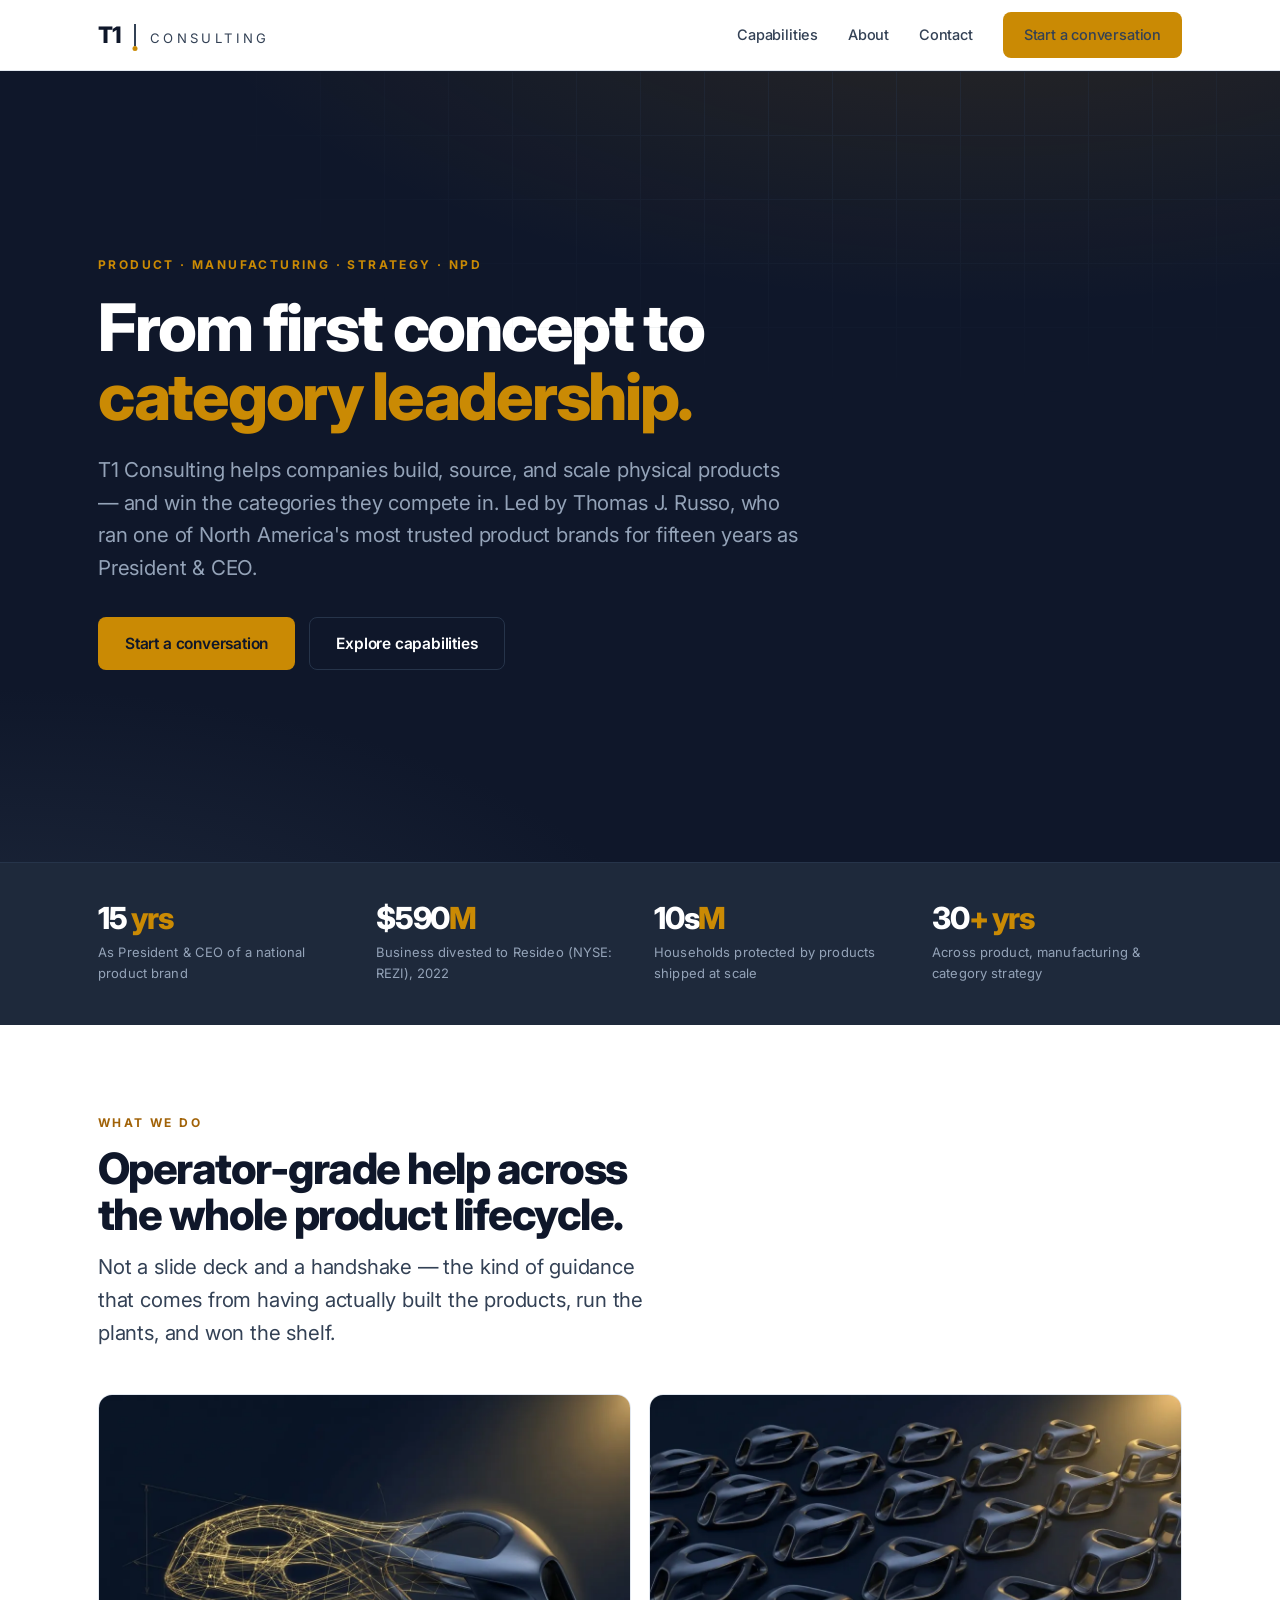
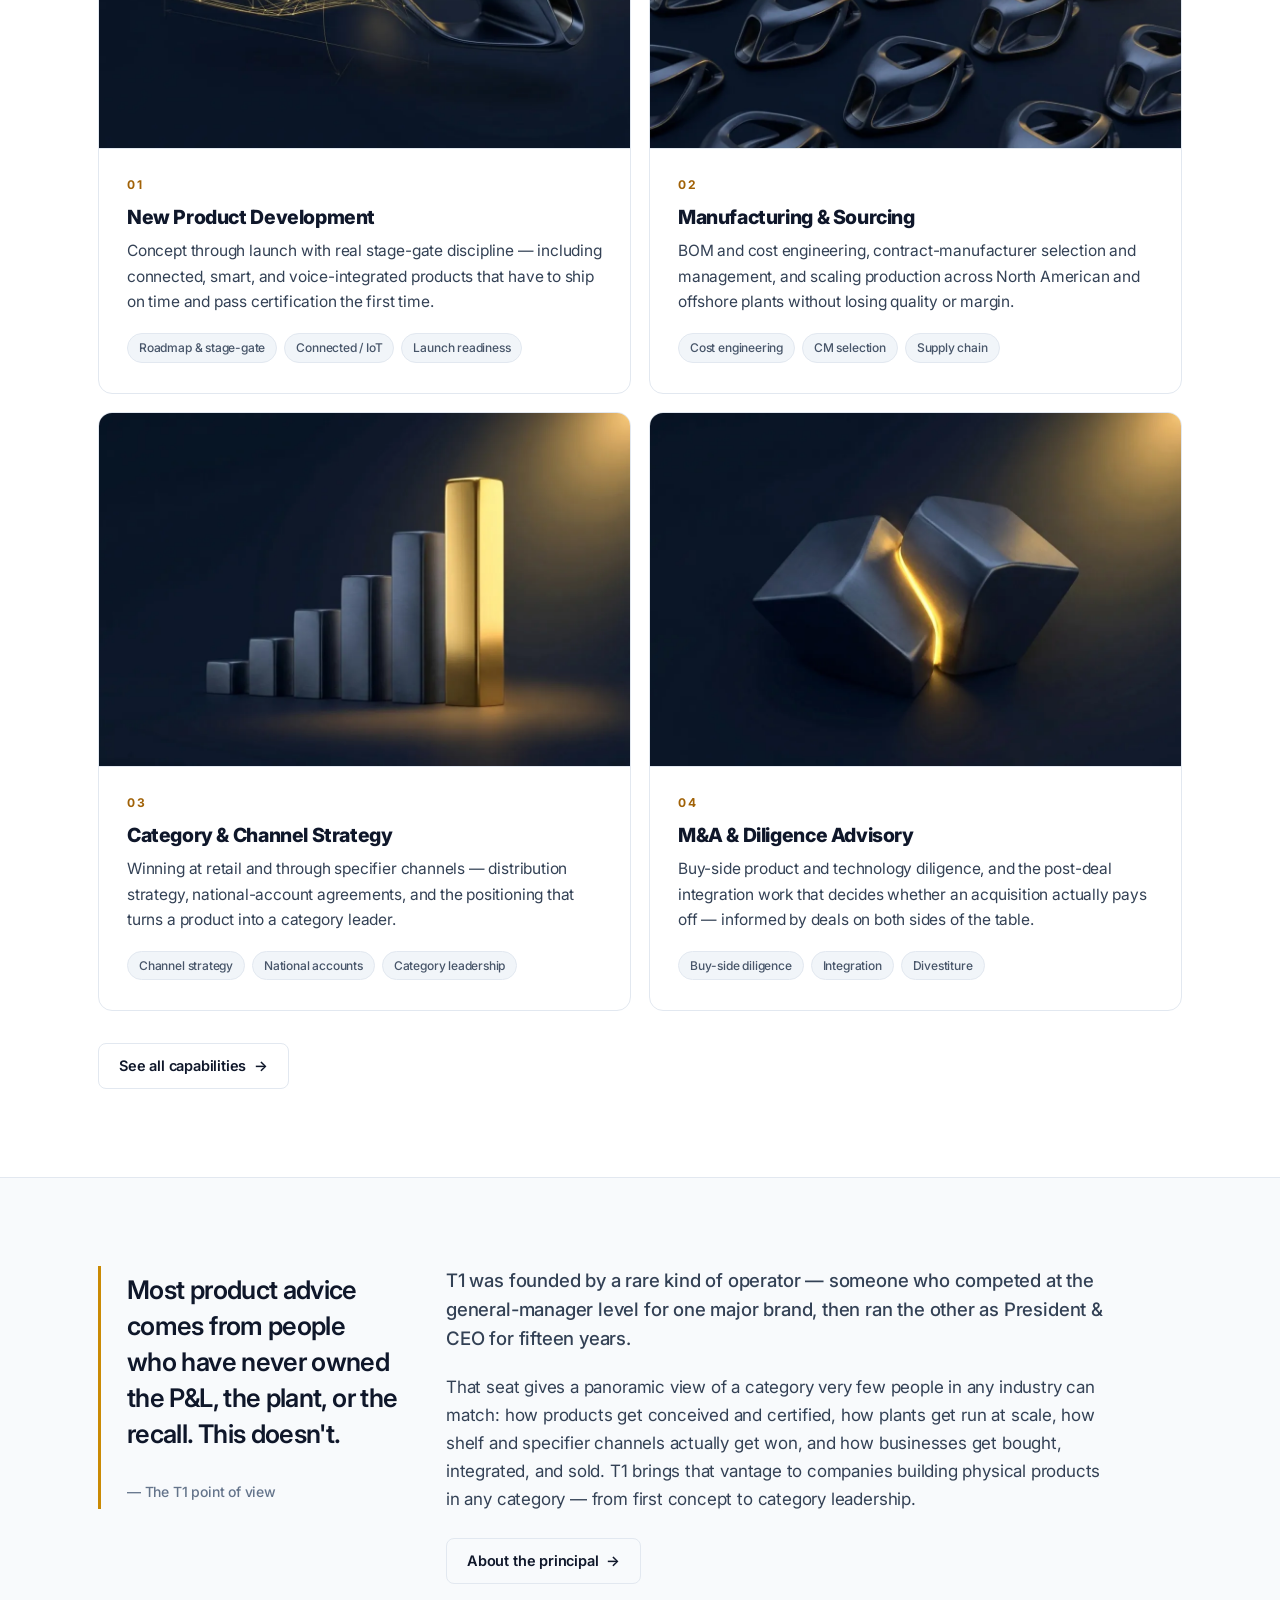
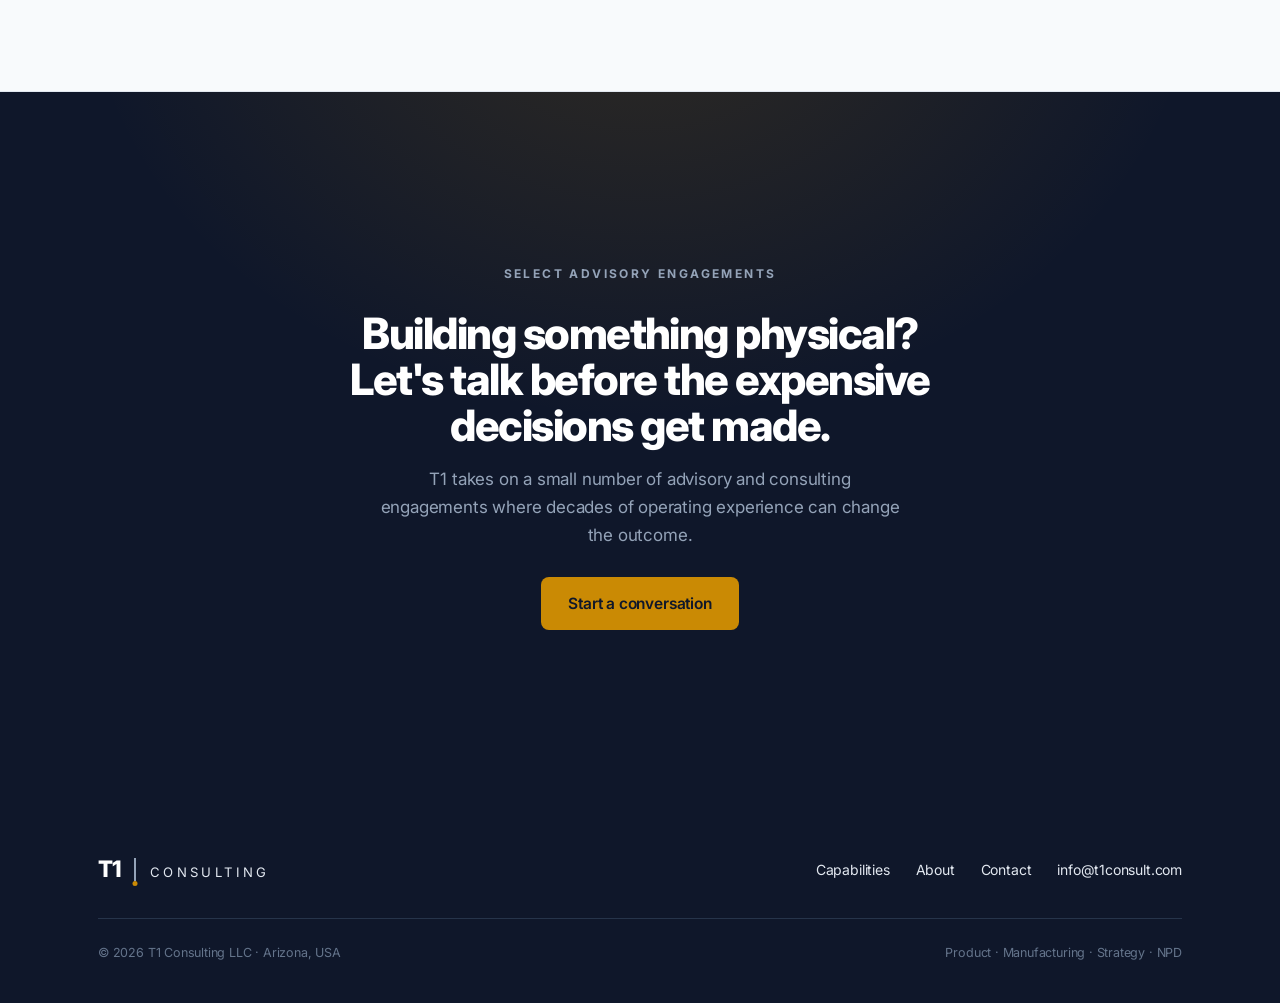
==== index.html @ 6d318691 "T1 Consulting marketing site: multi-section static site (Home/Services/About/Contact) with value-pro" ====
<!doctype html>
<html lang="en">
<head>
<meta charset="utf-8">
<meta name="viewport" content="width=device-width, initial-scale=1">
<title>T1 Consulting — Product, Manufacturing &amp; NPD Strategy</title>
<meta name="description" content="T1 Consulting helps companies build, source, and scale physical products — new product development, manufacturing, category strategy, and M&amp;A advisory, led by a former product-brand CEO.">
<meta name="robots" content="index,follow">
<link rel="canonical" href="https://t1consult.com/">
<meta property="og:type" content="website">
<meta property="og:title" content="T1 Consulting — Product, Manufacturing &amp; NPD Strategy">
<meta property="og:description" content="From first concept to category leadership. Product development, manufacturing, strategy, and M&amp;A advisory for companies building physical products.">
<meta property="og:url" content="https://t1consult.com/">
<link rel="preconnect" href="https://fonts.googleapis.com">
<link rel="preconnect" href="https://fonts.gstatic.com" crossorigin>
<link href="https://fonts.googleapis.com/css2?family=Inter:wght@300;400;500;600;700;800&display=swap" rel="stylesheet">
<link rel="stylesheet" href="/assets/styles.css">
</head>
<body>

<header class="site">
  <div class="wrap nav">
    <a class="brand" href="/" aria-label="T1 Consulting home">
      <span class="mark">T1</span><span class="div"></span><span class="word">Consulting</span>
    </a>
    <nav class="links">
      <a href="/services/">Capabilities</a>
      <a href="/about/">About</a>
      <a href="/contact/">Contact</a>
      <a class="btn btn--gold" href="/contact/">Start a conversation</a>
    </nav>
  </div>
</header>

<section class="hero">
  <div class="wrap">
    <p class="eyebrow eyebrow--light">Product · Manufacturing · Strategy · NPD</p>
    <h1 style="margin-top:18px">From first concept to <span class="accent">category leadership.</span></h1>
    <p class="lede">T1 Consulting helps companies build, source, and scale physical products — and win the categories they compete in. Led by Thomas J. Russo, who ran one of North America's most trusted product brands for fifteen years as President &amp; CEO.</p>
    <div class="cta-row">
      <a class="btn btn--gold btn--lg" href="/contact/">Start a conversation</a>
      <a class="btn btn--ghost-light btn--lg" href="/services/">Explore capabilities</a>
    </div>
  </div>
</section>

<div class="stats">
  <div class="wrap">
    <div class="grid">
      <div class="stat"><div class="fig">15<span class="unit"> yrs</span></div><div class="cap">As President &amp; CEO of a national product brand</div></div>
      <div class="stat"><div class="fig">$590<span class="unit">M</span></div><div class="cap">Business divested to Resideo (NYSE: REZI), 2022</div></div>
      <div class="stat"><div class="fig">10s<span class="unit">M</span></div><div class="cap">Households protected by products shipped at scale</div></div>
      <div class="stat"><div class="fig">30<span class="unit">+ yrs</span></div><div class="cap">Across product, manufacturing &amp; category strategy</div></div>
    </div>
  </div>
</div>

<section>
  <div class="wrap">
    <div class="section-head">
      <p class="eyebrow">What we do</p>
      <h2 style="margin-top:12px">Operator-grade help across the whole product lifecycle.</h2>
      <p class="lede">Not a slide deck and a handshake — the kind of guidance that comes from having actually built the products, run the plants, and won the shelf.</p>
    </div>
    <div class="cards">
      <article class="card">
        <div class="thumb"><img src="/assets/img/01-develop.webp" width="1100" height="733" loading="lazy" decoding="async" alt="A glowing gold wireframe blueprint resolving into a solid finished product form"></div>
        <div class="card-body">
          <div class="num">01</div>
          <h3>New Product Development</h3>
          <p>Concept through launch with real stage-gate discipline — including connected, smart, and voice-integrated products that have to ship on time and pass certification the first time.</p>
          <div class="tags"><span class="tag">Roadmap &amp; stage-gate</span><span class="tag">Connected / IoT</span><span class="tag">Launch readiness</span></div>
        </div>
      </article>
      <article class="card">
        <div class="thumb"><img src="/assets/img/02-make.webp" width="1100" height="733" loading="lazy" decoding="async" alt="An orderly array of precision-machined components, gold edge-lit, receding into darkness"></div>
        <div class="card-body">
          <div class="num">02</div>
          <h3>Manufacturing &amp; Sourcing</h3>
          <p>BOM and cost engineering, contract-manufacturer selection and management, and scaling production across North American and offshore plants without losing quality or margin.</p>
          <div class="tags"><span class="tag">Cost engineering</span><span class="tag">CM selection</span><span class="tag">Supply chain</span></div>
        </div>
      </article>
      <article class="card">
        <div class="thumb"><img src="/assets/img/03-win.webp" width="1100" height="733" loading="lazy" decoding="async" alt="A row of ascending forms with the tallest cast in gold, rising above the rest"></div>
        <div class="card-body">
          <div class="num">03</div>
          <h3>Category &amp; Channel Strategy</h3>
          <p>Winning at retail and through specifier channels — distribution strategy, national-account agreements, and the positioning that turns a product into a category leader.</p>
          <div class="tags"><span class="tag">Channel strategy</span><span class="tag">National accounts</span><span class="tag">Category leadership</span></div>
        </div>
      </article>
      <article class="card">
        <div class="thumb"><img src="/assets/img/05-transact.webp" width="1100" height="733" loading="lazy" decoding="async" alt="Two premium forms interlocking into one along a glowing molten-gold seam"></div>
        <div class="card-body">
          <div class="num">04</div>
          <h3>M&amp;A &amp; Diligence Advisory</h3>
          <p>Buy-side product and technology diligence, and the post-deal integration work that decides whether an acquisition actually pays off — informed by deals on both sides of the table.</p>
          <div class="tags"><span class="tag">Buy-side diligence</span><span class="tag">Integration</span><span class="tag">Divestiture</span></div>
        </div>
      </article>
    </div>
    <div style="margin-top:32px">
      <a class="btn btn--ghost" href="/services/">See all capabilities &nbsp;→</a>
    </div>
  </div>
</section>

<section class="alt">
  <div class="wrap">
    <div class="portrait-band">
      <div>
        <blockquote class="pullquote">
          <p>Most product advice comes from people who have never owned the P&amp;L, the plant, or the recall. This doesn't.</p>
          <cite>— The T1 point of view</cite>
        </blockquote>
      </div>
      <div class="prose" style="max-width:60ch">
        <p class="lead-para">T1 was founded by a rare kind of operator — someone who competed at the general-manager level for one major brand, then ran the other as President &amp; CEO for fifteen years.</p>
        <p>That seat gives a panoramic view of a category very few people in any industry can match: how products get conceived and certified, how plants get run at scale, how shelf and specifier channels actually get won, and how businesses get bought, integrated, and sold. T1 brings that vantage to companies building physical products in any category — from first concept to category leadership.</p>
        <p><a class="btn btn--ghost" href="/about/" style="margin-top:6px">About the principal &nbsp;→</a></p>
      </div>
    </div>
  </div>
</section>

<section class="cta">
  <div class="wrap">
    <p class="eyebrow eyebrow--light">Select advisory engagements</p>
    <h2 style="margin-top:14px">Building something physical? Let's talk before the expensive decisions get made.</h2>
    <p>T1 takes on a small number of advisory and consulting engagements where decades of operating experience can change the outcome.</p>
    <a class="btn btn--gold btn--lg" href="/contact/">Start a conversation</a>
  </div>
</section>

<footer class="site">
  <div class="wrap">
    <div class="row">
      <a class="brand brand--light" href="/" aria-label="T1 Consulting home">
        <span class="mark">T1</span><span class="div"></span><span class="word">Consulting</span>
      </a>
      <nav class="links">
        <a href="/services/">Capabilities</a>
        <a href="/about/">About</a>
        <a href="/contact/">Contact</a>
        <a href="mailto:info@t1consult.com">info@t1consult.com</a>
      </nav>
    </div>
    <div class="fine">
      <span>© 2026 T1 Consulting LLC · Arizona, USA</span>
      <span>Product · Manufacturing · Strategy · NPD</span>
    </div>
  </div>
</footer>

</body>
</html>
---- assets/styles.css ----
/* T1 Consulting — shared design system
   Brand tokens derive from the logo set: navy #0F172A, slate #334155, gold #CA8A04, Inter.
   Single source of truth linked from every page (no build step). */

:root {
  --navy:#0F172A;       /* primary ink / dark surfaces */
  --navy-2:#1E293B;     /* raised dark surface */
  --slate:#334155;      /* secondary text */
  --slate-2:#475569;
  --muted:#64748B;      /* tertiary / captions */
  --gold:#CA8A04;       /* accent */
  --gold-2:#A16207;     /* accent hover / deep */
  --gold-soft:#FEF3C7;  /* gold wash */
  --line:#E2E8F0;       /* hairlines on light */
  --line-d:#26344A;     /* hairlines on dark */
  --paper:#FFFFFF;
  --mist:#F8FAFC;
  --mist-2:#F1F5F9;
  --ink-on-dark:#E2E8F0;
  --muted-on-dark:#94A3B8;

  --font:'Inter', system-ui, -apple-system, BlinkMacSystemFont, 'Segoe UI', sans-serif;
  --max:1140px;
  --ease:cubic-bezier(0.4,0.0,0.2,1);
  --shadow-sm:0 1px 2px rgba(15,23,42,0.04), 0 1px 3px rgba(15,23,42,0.06);
  --shadow-md:0 10px 30px -12px rgba(15,23,42,0.18);
}

* { box-sizing:border-box; }
html { scroll-behavior:smooth; -webkit-text-size-adjust:100%; }
body {
  margin:0;
  font-family:var(--font);
  color:var(--navy);
  background:var(--paper);
  line-height:1.65;
  font-size:17px;
  letter-spacing:-0.011em;
  -webkit-font-smoothing:antialiased;
  text-rendering:optimizeLegibility;
}
h1,h2,h3,h4 { margin:0; font-weight:800; letter-spacing:-0.035em; line-height:1.06; color:var(--navy); }
h1 { font-size:clamp(2.5rem,5.6vw,4.1rem); }
h2 { font-size:clamp(1.9rem,3.6vw,2.7rem); }
h3 { font-size:1.22rem; letter-spacing:-0.02em; }
p { margin:0 0 1.1em; }
a { color:inherit; text-decoration:none; }
img,svg { display:block; max-width:100%; }
strong { font-weight:700; }

.wrap { width:100%; max-width:var(--max); margin:0 auto; padding:0 28px; }
.eyebrow {
  font-weight:700; font-size:12px; letter-spacing:0.2em; text-transform:uppercase;
  color:var(--gold-2);
}
.eyebrow--light { color:var(--gold); }
.lede { font-size:clamp(1.06rem,1.7vw,1.28rem); line-height:1.6; color:var(--slate); }

/* ---------- Brand lockup (CSS reproduction of logo-B) ---------- */
.brand { display:inline-flex; align-items:baseline; gap:13px; }
.brand .mark { font-weight:800; font-size:1.42rem; letter-spacing:-0.06em; color:var(--navy); line-height:1; }
.brand .div {
  align-self:stretch; width:1.5px; background:var(--slate);
  position:relative; margin:0 1px;
}
.brand .div::after {
  content:""; position:absolute; left:50%; bottom:-5px; width:5px; height:5px;
  border-radius:50%; background:var(--gold); transform:translateX(-50%);
}
.brand .word {
  font-weight:400; font-size:0.82rem; letter-spacing:0.26em; text-transform:uppercase;
  color:var(--slate); line-height:1;
}
.brand--light .mark { color:#FFFFFF; }
.brand--light .div { background:var(--muted-on-dark); }
.brand--light .word { color:var(--ink-on-dark); }

/* ---------- Header ---------- */
header.site {
  position:sticky; top:0; z-index:30;
  background:rgba(255,255,255,0.82);
  backdrop-filter:saturate(160%) blur(12px);
  border-bottom:1px solid var(--line);
}
.nav { display:flex; align-items:center; justify-content:space-between; height:70px; }
.nav .links { display:flex; align-items:center; gap:30px; }
.nav .links a { font-weight:500; font-size:14.5px; color:var(--slate); transition:color .15s var(--ease); }
.nav .links a:hover, .nav .links a.active { color:var(--navy); }
.nav .links a.active { font-weight:600; }
.btn {
  display:inline-flex; align-items:center; gap:8px; font-weight:600; font-size:14.5px;
  padding:10px 20px; border-radius:8px; transition:all .18s var(--ease); cursor:pointer;
  border:1px solid transparent;
}
.btn--gold { background:var(--gold); color:var(--navy); }
.btn--gold:hover { background:var(--gold-2); color:#fff; transform:translateY(-1px); }
.btn--ghost { border-color:var(--line); color:var(--navy); background:transparent; }
.btn--ghost:hover { border-color:var(--slate); background:var(--mist); }
.btn--ghost-light { border-color:var(--line-d); color:#fff; background:transparent; }
.btn--ghost-light:hover { border-color:var(--gold); color:var(--gold); }
.btn--lg { padding:13px 26px; font-size:15.5px; }
.nav .menu-btn { display:none; }

/* ---------- Hero ---------- */
.hero { background:var(--navy); color:var(--ink-on-dark); position:relative; overflow:hidden; }
.hero::before {
  content:""; position:absolute; inset:0; pointer-events:none;
  background:
    radial-gradient(120% 90% at 78% -20%, rgba(202,138,4,0.16), transparent 55%),
    radial-gradient(90% 70% at 0% 120%, rgba(51,65,85,0.45), transparent 60%);
}
.hero::after {
  content:""; position:absolute; inset:0; pointer-events:none; opacity:.4;
  background-image:linear-gradient(var(--line-d) 1px, transparent 1px), linear-gradient(90deg, var(--line-d) 1px, transparent 1px);
  background-size:64px 64px; mask-image:radial-gradient(80% 60% at 70% 0%, #000 10%, transparent 70%);
}
.hero .wrap { position:relative; padding:96px 28px 104px; }
.hero h1 { color:#fff; max-width:18ch; margin-bottom:22px; }
.hero h1 .accent { color:var(--gold); }
.hero .lede { color:var(--muted-on-dark); max-width:54ch; margin-bottom:32px; }
.hero .cta-row { display:flex; flex-wrap:wrap; gap:14px; }
.hero--sub .wrap { padding:72px 28px 64px; }
.hero--sub h1 { font-size:clamp(2.1rem,4.2vw,3.1rem); }

/* ---------- Stat band ---------- */
.stats { background:var(--navy-2); border-top:1px solid var(--line-d); }
.stats .grid { display:grid; grid-template-columns:repeat(4,1fr); gap:28px; padding:40px 0; }
.stat .fig { font-size:1.9rem; font-weight:800; letter-spacing:-0.04em; color:#fff; line-height:1; }
.stat .fig .unit { color:var(--gold); }
.stat .cap { font-size:13px; color:var(--muted-on-dark); margin-top:8px; letter-spacing:.01em; }

/* ---------- Sections ---------- */
section { padding:88px 0; }
.section-head { max-width:50ch; margin-bottom:44px; }
.section-head.center { margin-left:auto; margin-right:auto; text-align:center; }
.section-head h2 { margin-bottom:14px; }
.alt { background:var(--mist); border-top:1px solid var(--line); border-bottom:1px solid var(--line); }

/* ---------- Capability cards ---------- */
.cards { display:grid; grid-template-columns:repeat(2,1fr); gap:18px; }
.card {
  background:var(--paper); border:1px solid var(--line); border-radius:14px; padding:0; overflow:hidden;
  transition:border-color .2s var(--ease), transform .2s var(--ease), box-shadow .2s var(--ease);
  position:relative;
}
.card:hover { border-color:#CBD5E1; transform:translateY(-2px); box-shadow:var(--shadow-md); }
.card .thumb { aspect-ratio:3/2; background:var(--navy); overflow:hidden; border-bottom:1px solid var(--line); }
.card .thumb img { width:100%; height:100%; object-fit:cover; display:block; transition:transform .5s var(--ease); }
.card:hover .thumb img { transform:scale(1.045); }
.card .card-body { padding:26px 28px 30px; }
.card .num { font-size:12px; font-weight:700; letter-spacing:0.18em; color:var(--gold-2); }
.card h3 { margin:13px 0 10px; }
.card p { color:var(--slate); font-size:15.5px; margin:0; }
.card .tags { margin-top:18px; display:flex; flex-wrap:wrap; gap:7px; }
.tag {
  font-size:12px; font-weight:500; color:var(--slate-2); background:var(--mist-2);
  border:1px solid var(--line); border-radius:999px; padding:4px 11px;
}

/* ---------- Detailed capability rows (services page) ---------- */
.cap-row { display:grid; grid-template-columns:0.92fr 1.08fr; gap:48px; padding:52px 0; border-top:1px solid var(--line); align-items:start; }
.cap-row:first-of-type { border-top:0; }
.cap-row .visual {
  aspect-ratio:3/2; border-radius:14px; overflow:hidden; background:var(--navy);
  border:1px solid var(--line); box-shadow:var(--shadow-sm); margin-bottom:24px;
}
.cap-row .visual img { width:100%; height:100%; object-fit:cover; display:block; }
.cap-row .num-lg { font-size:13px; font-weight:700; letter-spacing:0.2em; color:var(--gold-2); text-transform:uppercase; }
.cap-row h3 { font-size:1.65rem; font-weight:800; letter-spacing:-0.03em; margin:12px 0 0; }
.cap-row .body p { color:var(--slate); }
.cap-row .body ul { margin:14px 0 0; padding:0; list-style:none; }
.cap-row .body li { position:relative; padding:7px 0 7px 26px; color:var(--slate); font-size:15.5px; border-top:1px solid var(--line); }
.cap-row .body li:first-child { border-top:0; }
.cap-row .body li::before { content:""; position:absolute; left:2px; top:15px; width:7px; height:7px; border-radius:50%; background:var(--gold); }

/* ---------- About / prose ---------- */
.prose { max-width:68ch; }
.prose h2 { margin:40px 0 14px; }
.prose h2:first-child { margin-top:0; }
.prose p { color:var(--slate); }
.lead-para { font-size:1.16rem; color:var(--navy); font-weight:500; line-height:1.55; }
.portrait-band { display:grid; grid-template-columns:300px 1fr; gap:48px; align-items:start; }
.portrait {
  background:var(--navy); border-radius:16px; aspect-ratio:1/1.18; display:flex; align-items:flex-end;
  padding:24px; color:#fff; position:relative; overflow:hidden;
}
.portrait::before { content:""; position:absolute; inset:0; background:radial-gradient(90% 70% at 70% 10%, rgba(202,138,4,0.22), transparent 60%); }
.portrait .initials { position:relative; font-size:3.4rem; font-weight:800; letter-spacing:-0.04em; opacity:.18; line-height:1; }
.portrait .who { position:relative; }
.portrait .who .n { font-weight:700; font-size:1.05rem; }
.portrait .who .r { font-size:13px; color:var(--muted-on-dark); margin-top:3px; }

/* ---------- Quote / positioning ---------- */
.pullquote { border-left:3px solid var(--gold); padding:6px 0 6px 26px; margin:0; }
.pullquote p { font-size:clamp(1.2rem,2.4vw,1.6rem); font-weight:600; letter-spacing:-0.025em; color:var(--navy); line-height:1.4; }
.pullquote cite { display:block; margin-top:16px; font-style:normal; font-size:14px; color:var(--muted); font-weight:500; }

/* ---------- CTA band ---------- */
.cta { background:var(--navy); color:#fff; position:relative; overflow:hidden; }
.cta::before { content:""; position:absolute; inset:0; background:radial-gradient(80% 120% at 50% -20%, rgba(202,138,4,0.18), transparent 55%); }
.cta .wrap { position:relative; text-align:center; padding:84px 28px; }
.cta h2 { color:#fff; max-width:20ch; margin:0 auto 16px; }
.cta p { color:var(--muted-on-dark); max-width:48ch; margin:0 auto 28px; }

/* ---------- Contact ---------- */
.contact-card {
  border:1px solid var(--line); border-radius:16px; padding:40px; background:var(--mist);
  display:grid; grid-template-columns:1fr 1fr; gap:40px; align-items:center;
}
.contact-card .label { font-size:12px; font-weight:700; letter-spacing:0.16em; text-transform:uppercase; color:var(--gold-2); }
.contact-card .email { font-size:clamp(1.3rem,2.6vw,1.7rem); font-weight:700; letter-spacing:-0.03em; color:var(--navy); margin:8px 0 0; }
.contact-card .email:hover { color:var(--gold-2); }
.contact-note { color:var(--slate); font-size:15.5px; }

/* ---------- Footer ---------- */
footer.site { background:var(--navy); color:var(--muted-on-dark); padding:56px 0 40px; }
footer.site .row { display:flex; justify-content:space-between; align-items:flex-start; gap:30px; flex-wrap:wrap; }
footer.site .links { display:flex; gap:26px; }
footer.site .links a { font-size:14px; color:var(--ink-on-dark); }
footer.site .links a:hover { color:var(--gold); }
footer.site .fine { margin-top:36px; padding-top:24px; border-top:1px solid var(--line-d); font-size:12.5px; color:var(--muted); display:flex; justify-content:space-between; gap:16px; flex-wrap:wrap; }

/* ---------- Responsive ---------- */
@media (max-width:860px) {
  .stats .grid { grid-template-columns:repeat(2,1fr); gap:30px 20px; }
  .cards { grid-template-columns:1fr; }
  .cap-row { grid-template-columns:1fr; gap:18px; padding:40px 0; }
  .portrait-band { grid-template-columns:1fr; gap:28px; }
  .portrait { max-width:280px; aspect-ratio:1/1; }
  .contact-card { grid-template-columns:1fr; gap:24px; padding:30px; }
  .nav .links { display:none; }
}
@media (prefers-reduced-motion:reduce) { html { scroll-behavior:auto; } * { transition:none !important; } }
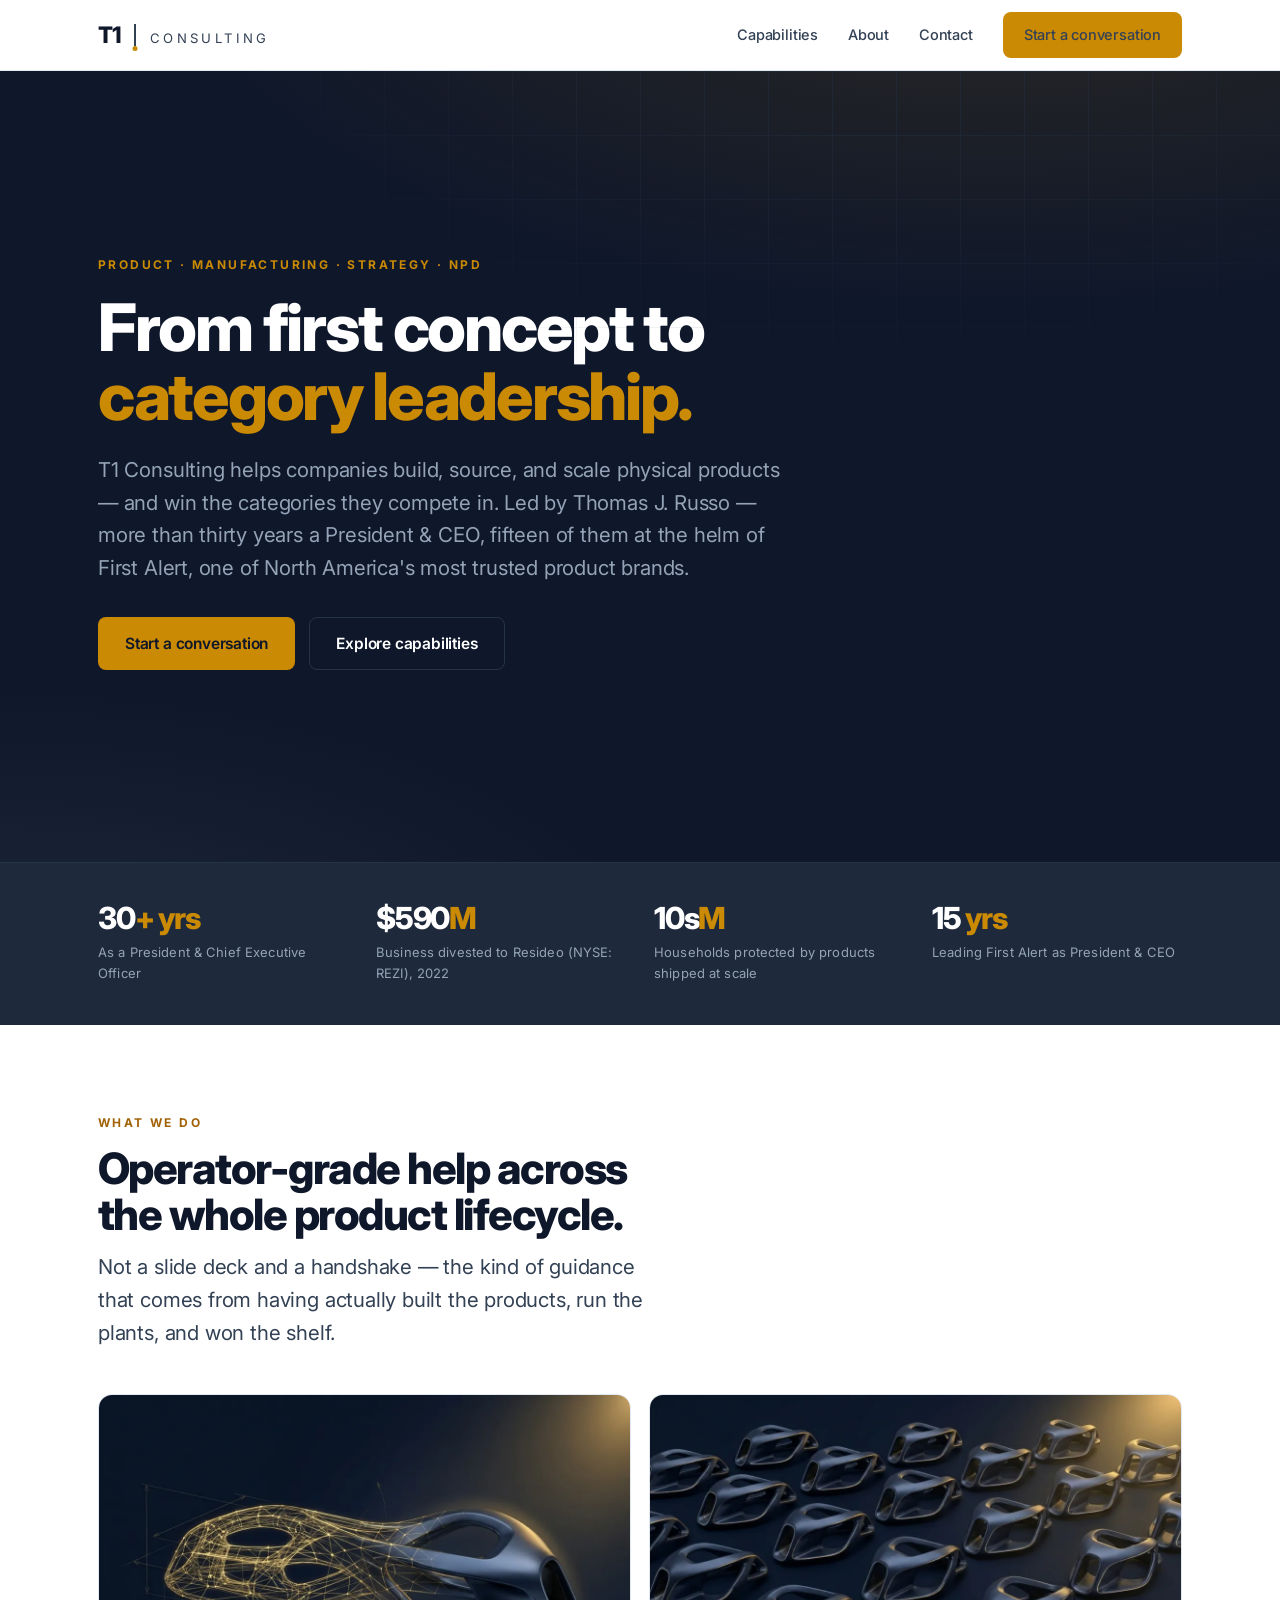
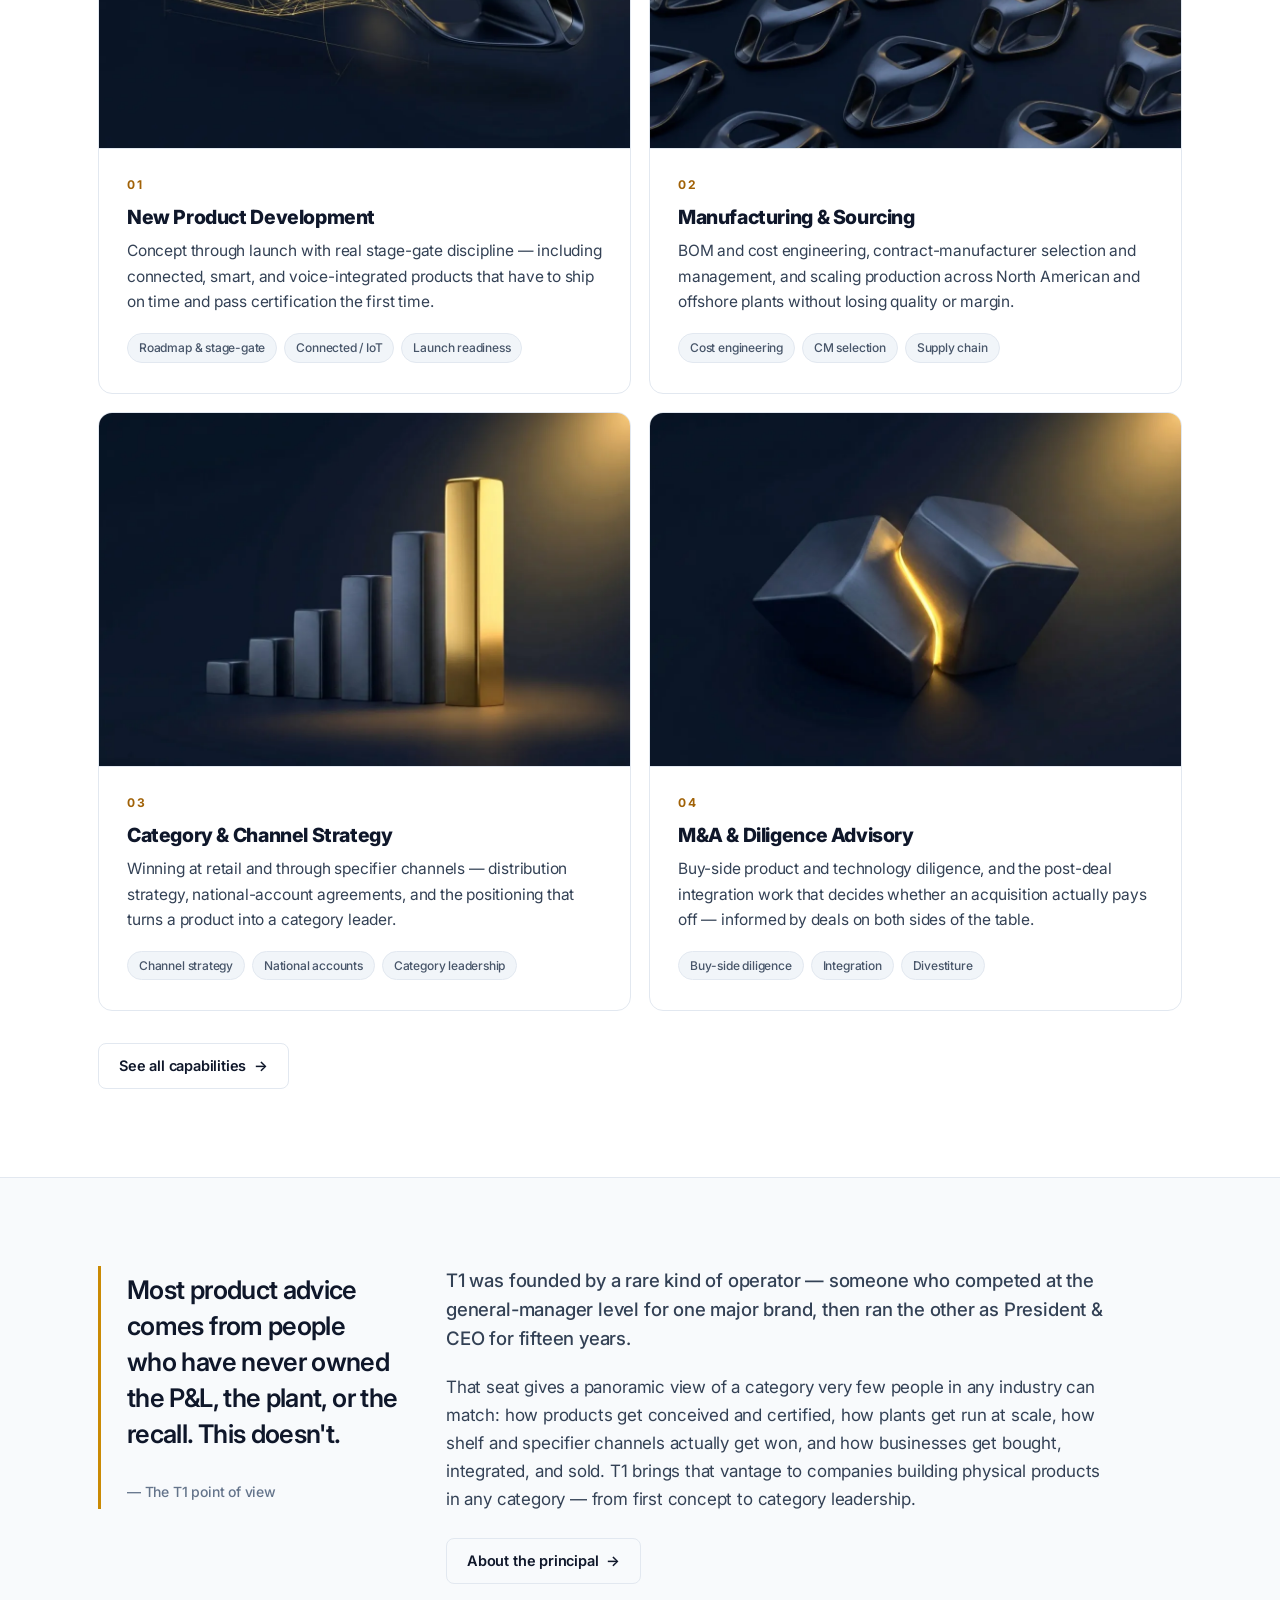
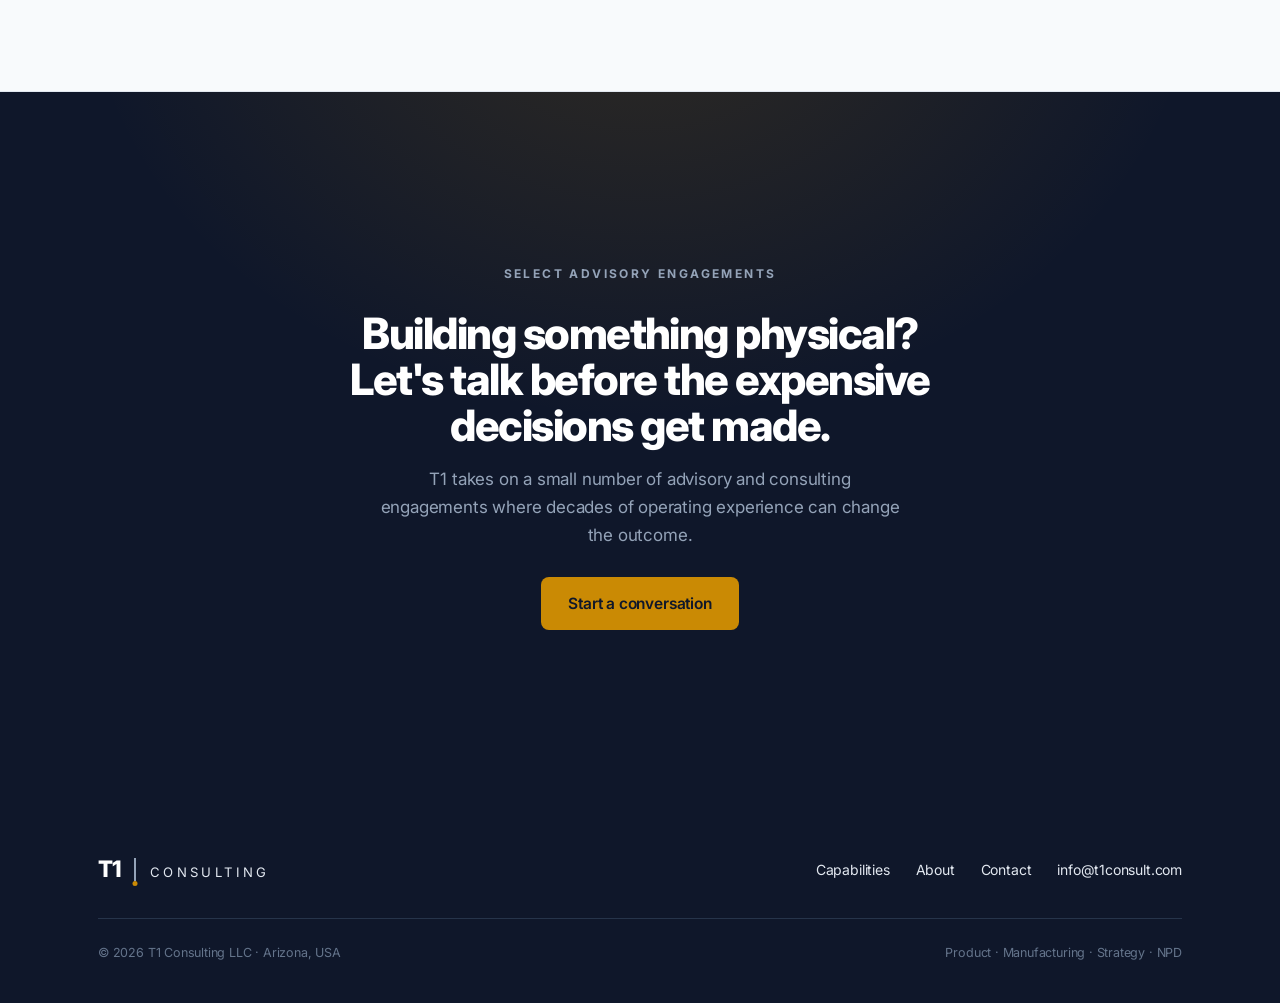
==== commit 06438609: "Copy: lead with 30+ years as President & CEO (First Alert 15 yrs kept as marquee tenure)" ====
--- a/index.html
+++ b/index.html
@@ -36,7 +36,7 @@
   <div class="wrap">
     <p class="eyebrow eyebrow--light">Product · Manufacturing · Strategy · NPD</p>
     <h1 style="margin-top:18px">From first concept to <span class="accent">category leadership.</span></h1>
-    <p class="lede">T1 Consulting helps companies build, source, and scale physical products — and win the categories they compete in. Led by Thomas J. Russo, who ran one of North America's most trusted product brands for fifteen years as President &amp; CEO.</p>
+    <p class="lede">T1 Consulting helps companies build, source, and scale physical products — and win the categories they compete in. Led by Thomas J. Russo — more than thirty years a President &amp; CEO, fifteen of them at the helm of First Alert, one of North America's most trusted product brands.</p>
     <div class="cta-row">
       <a class="btn btn--gold btn--lg" href="/contact/">Start a conversation</a>
       <a class="btn btn--ghost-light btn--lg" href="/services/">Explore capabilities</a>
@@ -47,10 +47,10 @@
 <div class="stats">
   <div class="wrap">
     <div class="grid">
-      <div class="stat"><div class="fig">15<span class="unit"> yrs</span></div><div class="cap">As President &amp; CEO of a national product brand</div></div>
+      <div class="stat"><div class="fig">30<span class="unit">+ yrs</span></div><div class="cap">As a President &amp; Chief Executive Officer</div></div>
       <div class="stat"><div class="fig">$590<span class="unit">M</span></div><div class="cap">Business divested to Resideo (NYSE: REZI), 2022</div></div>
       <div class="stat"><div class="fig">10s<span class="unit">M</span></div><div class="cap">Households protected by products shipped at scale</div></div>
-      <div class="stat"><div class="fig">30<span class="unit">+ yrs</span></div><div class="cap">Across product, manufacturing &amp; category strategy</div></div>
+      <div class="stat"><div class="fig">15<span class="unit"> yrs</span></div><div class="cap">Leading First Alert as President &amp; CEO</div></div>
     </div>
   </div>
 </div>
--- a/assets/styles.css
+++ b/assets/styles.css
@@ -182,11 +182,14 @@
 .portrait-band { display:grid; grid-template-columns:300px 1fr; gap:48px; align-items:start; }
 .portrait {
   background:var(--navy); border-radius:16px; aspect-ratio:1/1.18; display:flex; align-items:flex-end;
-  padding:24px; color:#fff; position:relative; overflow:hidden;
-}
-.portrait::before { content:""; position:absolute; inset:0; background:radial-gradient(90% 70% at 70% 10%, rgba(202,138,4,0.22), transparent 60%); }
-.portrait .initials { position:relative; font-size:3.4rem; font-weight:800; letter-spacing:-0.04em; opacity:.18; line-height:1; }
-.portrait .who { position:relative; }
+  padding:22px; color:#fff; position:relative; overflow:hidden; box-shadow:var(--shadow-md);
+}
+.portrait img { position:absolute; inset:0; width:100%; height:100%; object-fit:cover; object-position:center 18%; }
+.portrait::after {
+  content:""; position:absolute; inset:0; pointer-events:none;
+  background:linear-gradient(to top, rgba(15,23,42,0.94) 0%, rgba(15,23,42,0.45) 24%, rgba(15,23,42,0) 50%);
+}
+.portrait .who { position:relative; z-index:2; }
 .portrait .who .n { font-weight:700; font-size:1.05rem; }
 .portrait .who .r { font-size:13px; color:var(--muted-on-dark); margin-top:3px; }
 
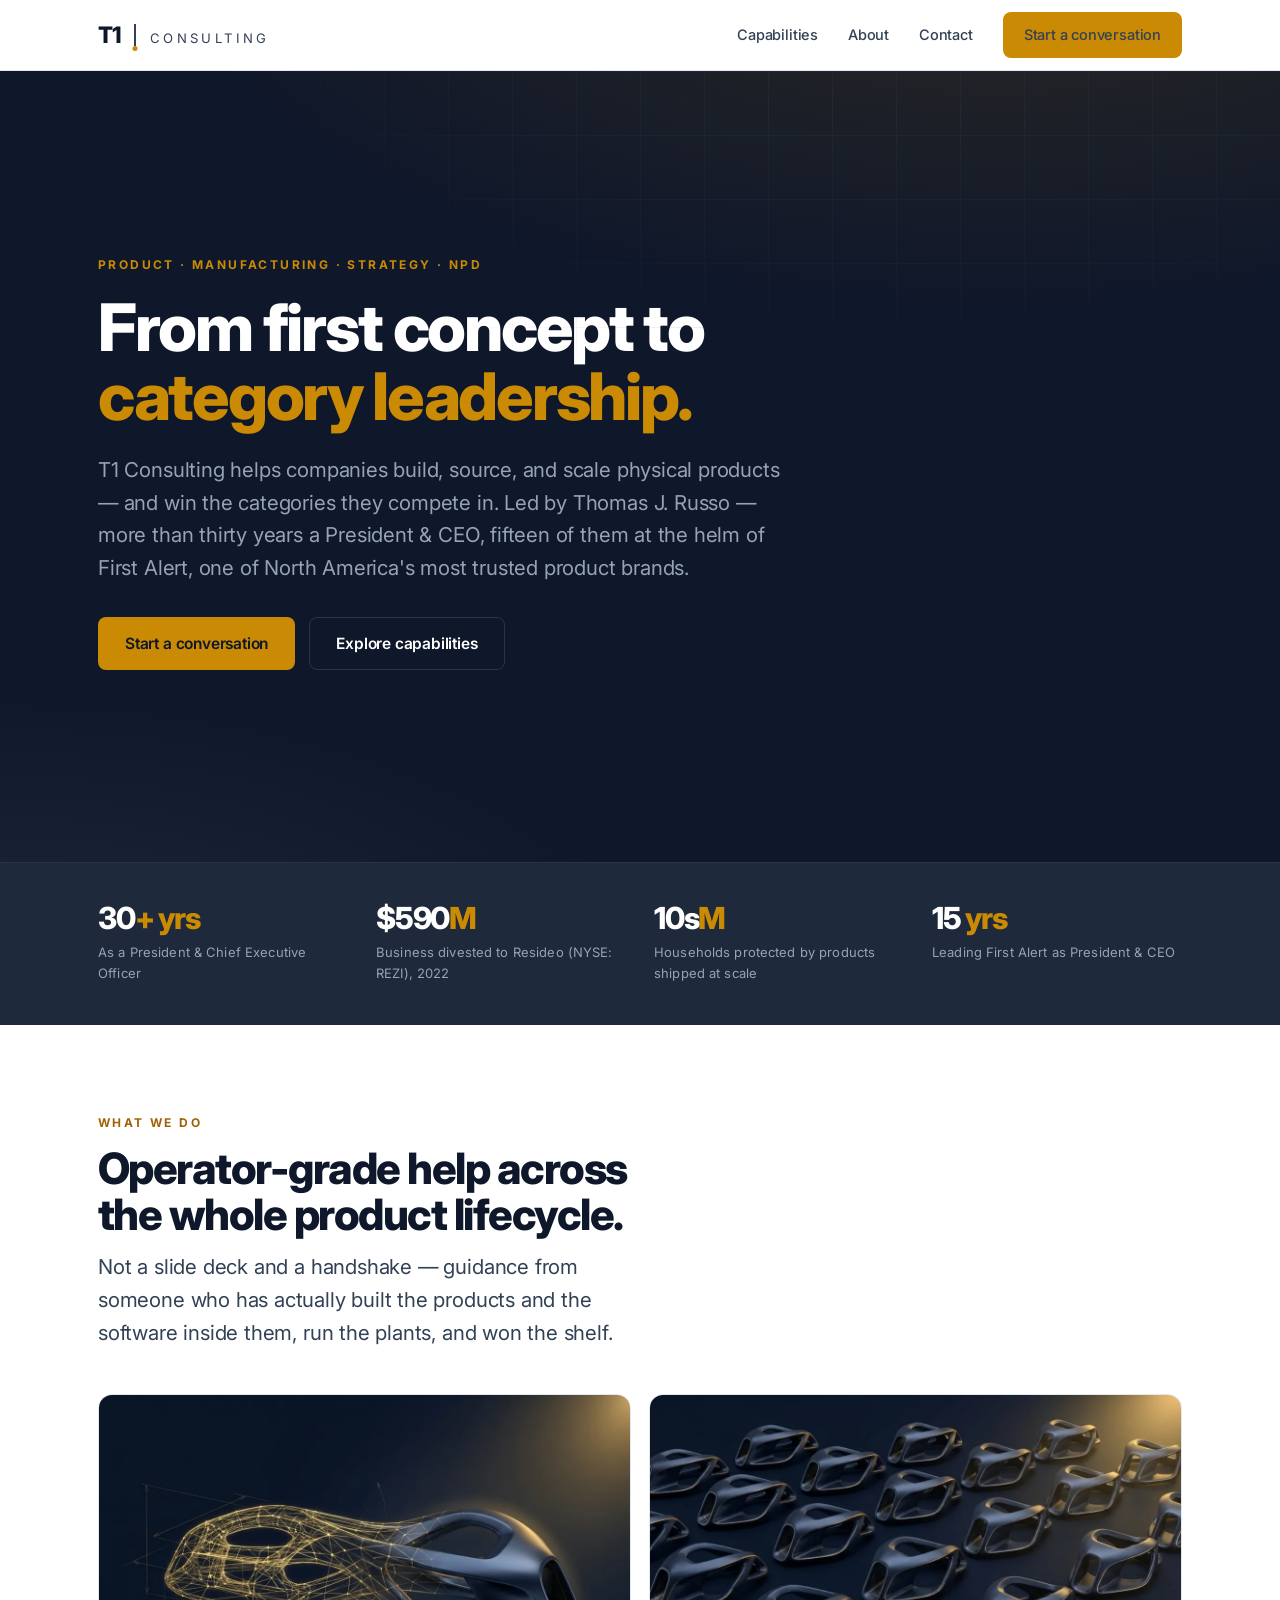
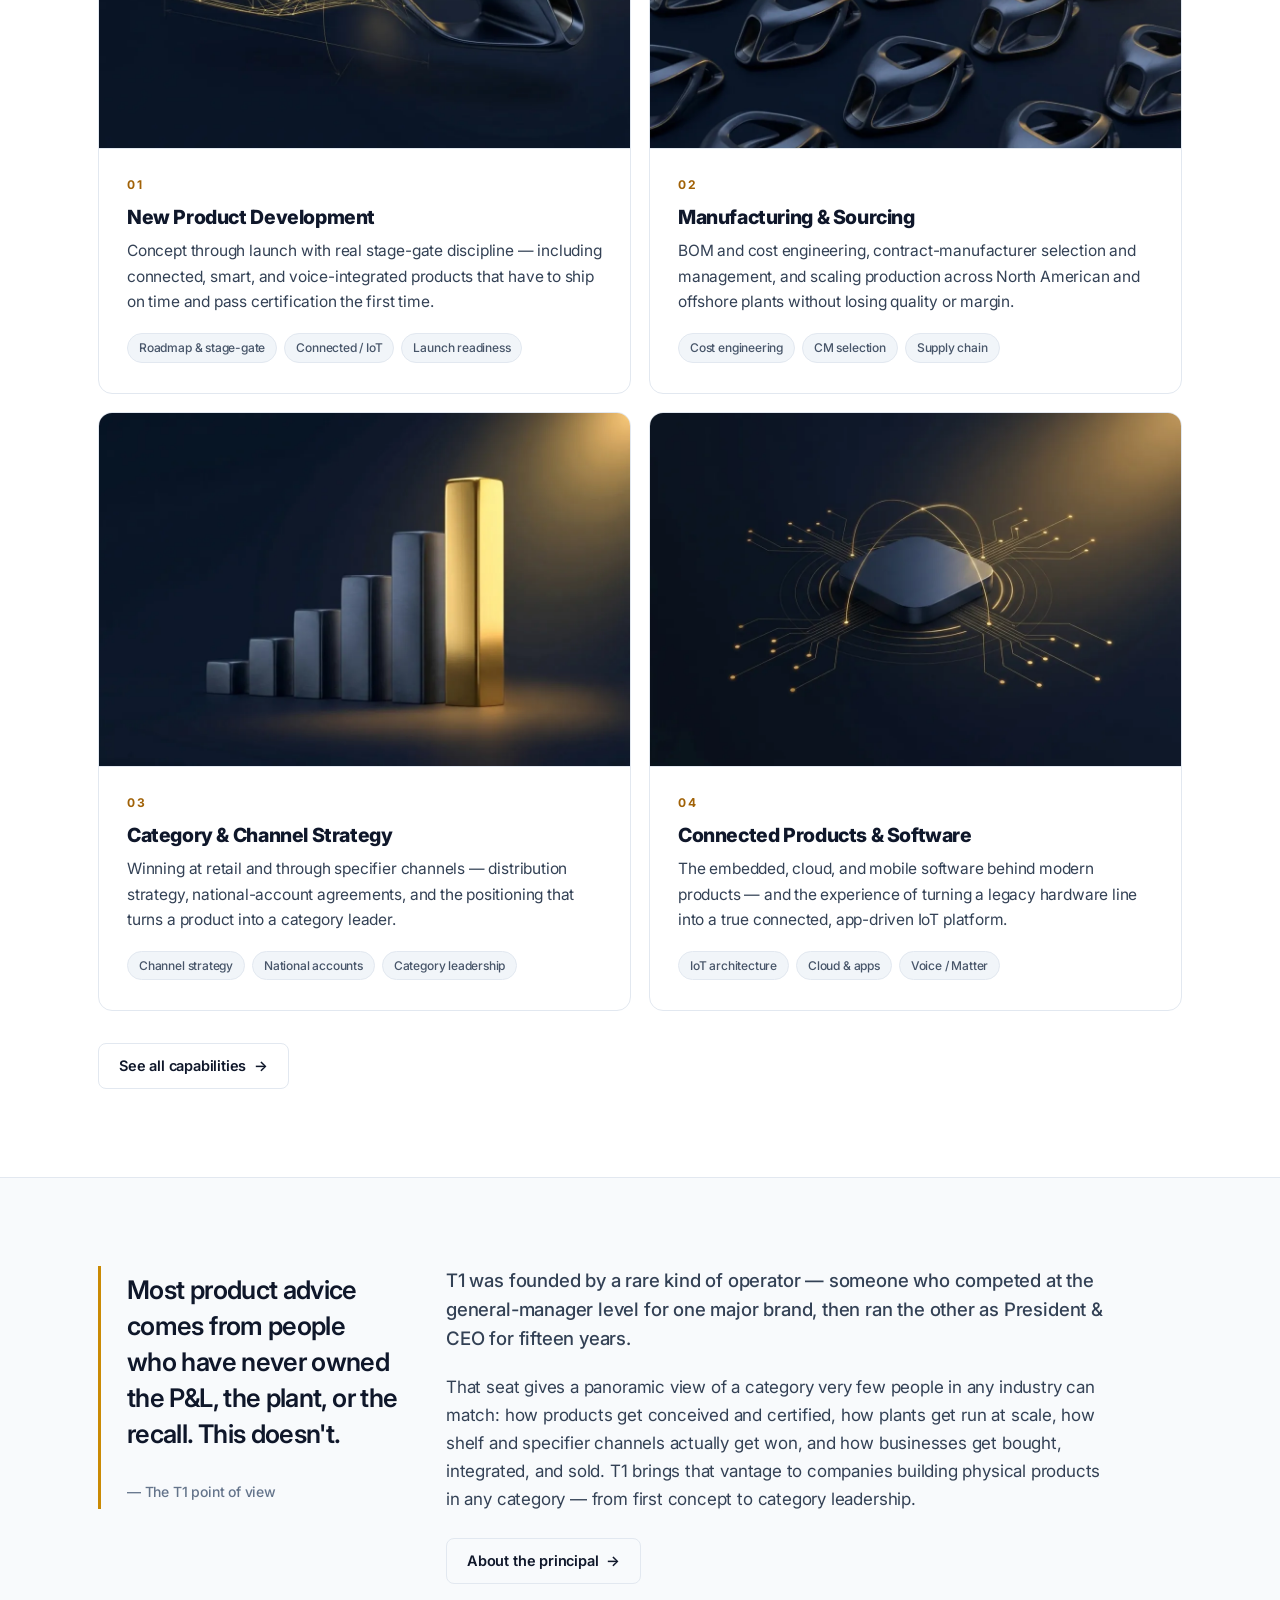
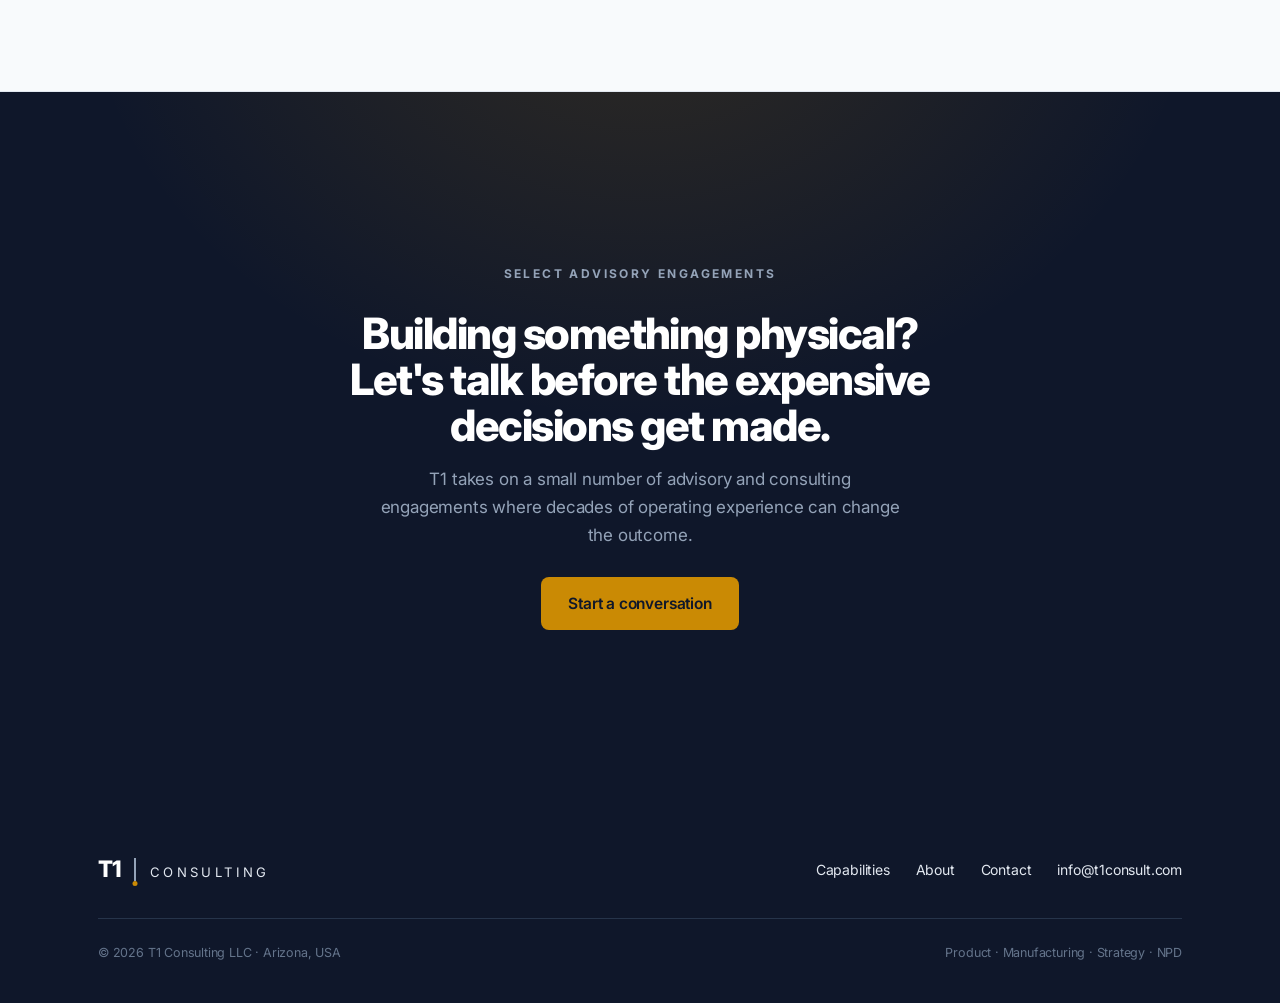
==== commit 5bc5a74e: "Add connected-products/software/IoT substance: About bio section, Services capability (Connect), hom" ====
--- a/index.html
+++ b/index.html
@@ -60,7 +60,7 @@
     <div class="section-head">
       <p class="eyebrow">What we do</p>
       <h2 style="margin-top:12px">Operator-grade help across the whole product lifecycle.</h2>
-      <p class="lede">Not a slide deck and a handshake — the kind of guidance that comes from having actually built the products, run the plants, and won the shelf.</p>
+      <p class="lede">Not a slide deck and a handshake — guidance from someone who has actually built the products and the software inside them, run the plants, and won the shelf.</p>
     </div>
     <div class="cards">
       <article class="card">
@@ -91,12 +91,12 @@
         </div>
       </article>
       <article class="card">
-        <div class="thumb"><img src="/assets/img/05-transact.webp" width="1100" height="733" loading="lazy" decoding="async" alt="Two premium forms interlocking into one along a glowing molten-gold seam"></div>
+        <div class="thumb"><img src="/assets/img/06-connect.webp" width="1100" height="733" loading="lazy" decoding="async" alt="A connected device emitting gold signal arcs and a radiating network of nodes"></div>
         <div class="card-body">
           <div class="num">04</div>
-          <h3>M&amp;A &amp; Diligence Advisory</h3>
-          <p>Buy-side product and technology diligence, and the post-deal integration work that decides whether an acquisition actually pays off — informed by deals on both sides of the table.</p>
-          <div class="tags"><span class="tag">Buy-side diligence</span><span class="tag">Integration</span><span class="tag">Divestiture</span></div>
+          <h3>Connected Products &amp; Software</h3>
+          <p>The embedded, cloud, and mobile software behind modern products — and the experience of turning a legacy hardware line into a true connected, app-driven IoT platform.</p>
+          <div class="tags"><span class="tag">IoT architecture</span><span class="tag">Cloud &amp; apps</span><span class="tag">Voice / Matter</span></div>
         </div>
       </article>
     </div>
